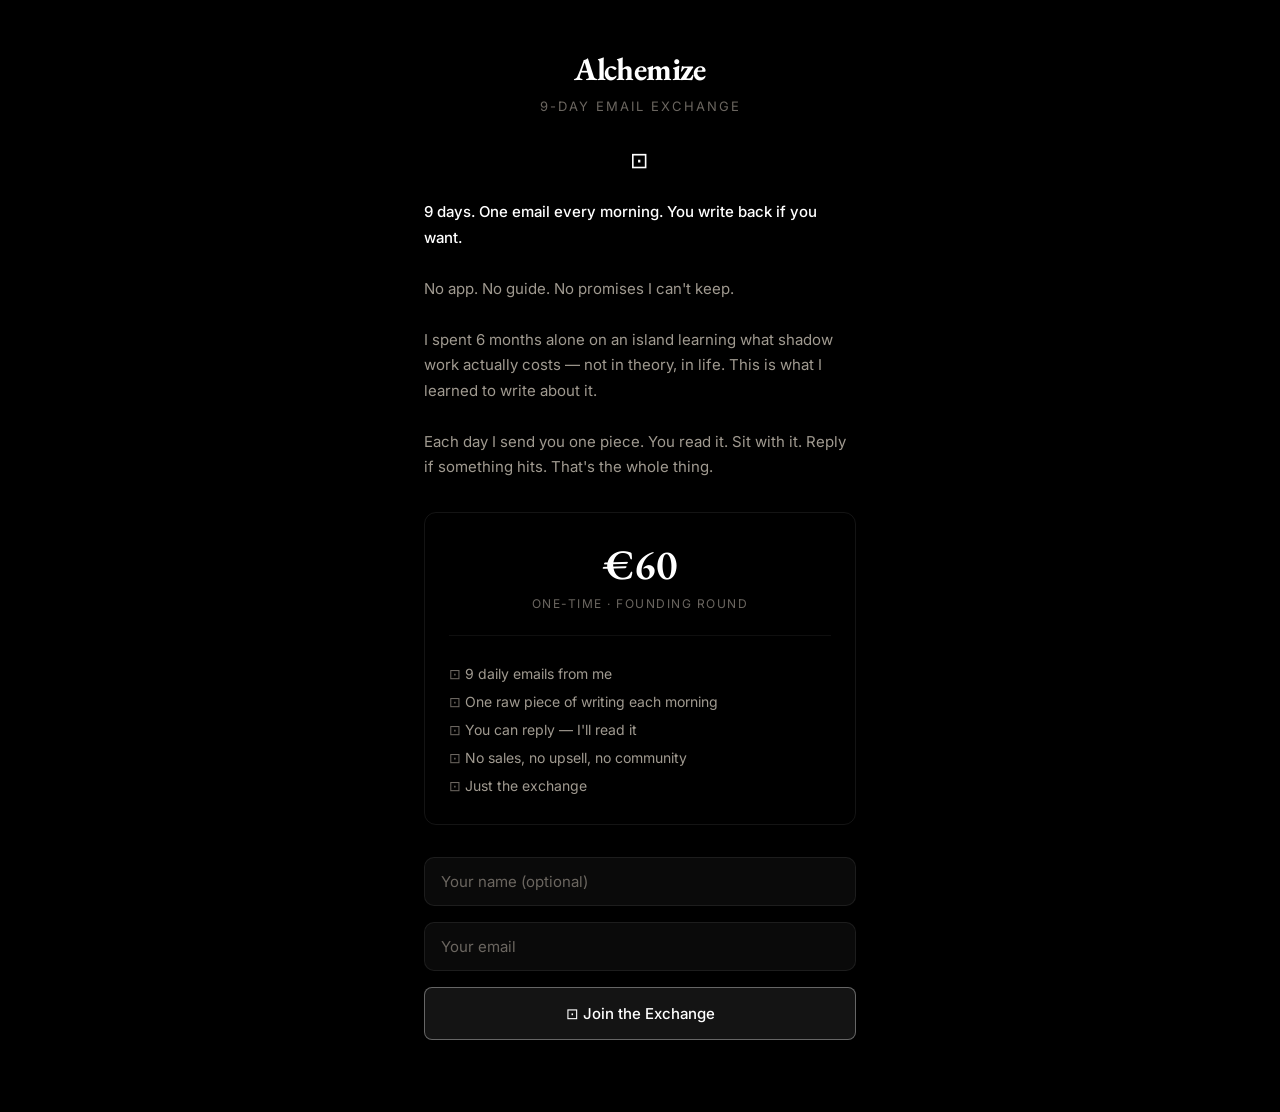
==== join.html @ ab8b2192 "Add join page for 9-day email exchange" ====
<!DOCTYPE html>
<html lang="en">
<head>
<meta charset="UTF-8">
<meta name="viewport" content="width=device-width, initial-scale=1.0">
<title>Join — Alchemize</title>
<link href="https://fonts.googleapis.com/css2?family=EB+Garamond:wght@400;600;700;800&family=Inter:wght@400;500;600&display=swap" rel="stylesheet">
<style>
* { margin: 0; padding: 0; box-sizing: border-box; }
html, body {
  background: #000;
  color: #fff;
  font-family: 'Inter', sans-serif;
  min-height: 100vh;
  display: flex;
  flex-direction: column;
  align-items: center;
}
.container {
  width: 100%;
  max-width: 480px;
  padding: 48px 24px;
  text-align: center;
}
h1 {
  font-family: 'EB Garamond', serif;
  font-size: 32px;
  font-weight: 700;
  margin-bottom: 8px;
  letter-spacing: -0.02em;
}
.subtitle {
  font-size: 13px;
  color: #6B6660;
  letter-spacing: 2px;
  text-transform: uppercase;
  margin-bottom: 32px;
}
.signature {
  font-family: 'EB Garamond', serif;
  font-size: 22px;
  color: #fff;
  margin-bottom: 24px;
  letter-spacing: 2px;
}
.desc {
  font-size: 15px;
  line-height: 1.7;
  color: #A09A90;
  margin-bottom: 32px;
  text-align: left;
}
.desc strong { color: #fff; font-weight: 500; }
.offer-box {
  border: 1px solid rgba(255,255,255,0.08);
  border-radius: 12px;
  padding: 24px;
  margin-bottom: 32px;
}
.price {
  font-family: 'EB Garamond', serif;
  font-size: 42px;
  font-weight: 600;
  color: #fff;
  margin-bottom: 4px;
}
.price-label {
  font-size: 12px;
  color: #6B6660;
  letter-spacing: 1.5px;
  text-transform: uppercase;
  margin-bottom: 16px;
}
.features {
  text-align: left;
  font-size: 14px;
  line-height: 2;
  color: #A09A90;
}
.features span {
  display: block;
}
.features span::before {
  content: "⊡ ";
  color: #6B6660;
}
.form-group {
  margin-bottom: 16px;
}
input {
  width: 100%;
  padding: 14px 16px;
  background: rgba(255,255,255,0.04);
  border: 1px solid rgba(255,255,255,0.08);
  border-radius: 10px;
  color: #fff;
  font-family: 'Inter', sans-serif;
  font-size: 15px;
  outline: none;
  transition: border-color 0.3s;
}
input:focus { border-color: rgba(255,255,255,0.3); }
input::placeholder { color: #6B6660; }
.btn {
  width: 100%;
  padding: 16px;
  background: rgba(255,255,255,0.08);
  border: 1px solid rgba(255,255,255,0.35);
  border-radius: 8px;
  color: #fff;
  font-family: 'Inter', sans-serif;
  font-size: 15px;
  font-weight: 500;
  cursor: pointer;
  transition: all 0.15s ease;
  -webkit-tap-highlight-color: transparent;
}
.btn:active {
  transform: scale(0.97);
  background: rgba(255,255,255,0.18);
  border-color: rgba(255,255,255,0.5);
}
.btn:disabled { opacity: 0.3; cursor: not-allowed; transform: none; }
.success {
  display: none;
  padding: 24px;
  border: 1px solid rgba(255,255,255,0.08);
  border-radius: 12px;
  margin-top: 16px;
}
.success.show { display: block; }
.success h2 {
  font-family: 'EB Garamond', serif;
  font-size: 24px;
  margin-bottom: 8px;
}
.success p { font-size: 14px; color: #A09A90; line-height: 1.6; }
.error-msg {
  color: #D44A4A;
  font-size: 13px;
  margin-top: 8px;
  display: none;
}
.error-msg.show { display: block; }
.status-bar {
  font-size: 11px;
  color: #6B6660;
  letter-spacing: 1px;
  margin-top: 24px;
}
.divider {
  border: none;
  border-top: 1px solid rgba(255,255,255,0.06);
  margin: 24px 0;
}
</style>
</head>
<body>
<div class="container">
  <h1>Alchemize</h1>
  <p class="subtitle">9-Day Email Exchange</p>
  
  <p class="signature">⊡</p>
  
  <div class="desc">
    <p><strong>9 days. One email every morning. You write back if you want.</strong></p>
    <br>
    <p>No app. No guide. No promises I can't keep.</p>
    <br>
    <p>I spent 6 months alone on an island learning what shadow work actually costs — not in theory, in life. This is what I learned to write about it.</p>
    <br>
    <p>Each day I send you one piece. You read it. Sit with it. Reply if something hits. That's the whole thing.</p>
  </div>
  
  <div class="offer-box">
    <div class="price">€60</div>
    <div class="price-label">One-time · Founding round</div>
    <hr class="divider">
    <div class="features">
      <span>9 daily emails from me</span>
      <span>One raw piece of writing each morning</span>
      <span>You can reply — I'll read it</span>
      <span>No sales, no upsell, no community</span>
      <span>Just the exchange</span>
    </div>
  </div>
  
  <form id="join-form">
    <div class="form-group">
      <input type="text" id="name-input" placeholder="Your name (optional)" autocomplete="name">
    </div>
    <div class="form-group">
      <input type="email" id="email-input" placeholder="Your email" required autocomplete="email">
    </div>
    <button type="submit" class="btn" id="join-btn">⊡ Join the Exchange</button>
    <div class="error-msg" id="error-msg"></div>
  </form>
  
  <div class="success" id="success">
    <h2>You're in.</h2>
    <p>Day 1 lands in your inbox tomorrow morning. Same time as the sky changes, something in you will too. <br><br>— Yeri</p>
  </div>
  
  <p class="status-bar" id="status-bar"></p>
</div>

<script>
const API_URL = 'http://138.201.244.47:3456';
const form = document.getElementById('join-form');
const emailInput = document.getElementById('email-input');
const nameInput = document.getElementById('name-input');
const joinBtn = document.getElementById('join-btn');
const successDiv = document.getElementById('success');
const errorMsg = document.getElementById('error-msg');
const statusBar = document.getElementById('status-bar');

// Show live count if available
fetch(`${API_URL}/admin/stats?token=alchemize369`)
  .then(r => r.json())
  .then(d => {
    statusBar.textContent = `${d.total || 0} people have joined`;
  })
  .catch(() => {
    statusBar.textContent = '';
  });

form.addEventListener('submit', async (e) => {
  e.preventDefault();
  const email = emailInput.value.trim();
  const name = nameInput.value.trim();
  
  if (!email || !email.includes('@')) {
    errorMsg.textContent = 'Enter a valid email.';
    errorMsg.classList.add('show');
    return;
  }
  
  joinBtn.disabled = true;
  joinBtn.textContent = 'Joining...';
  errorMsg.classList.remove('show');
  
  try {
    const res = await fetch(`${API_URL}/subscribe`, {
      method: 'POST',
      headers: { 'Content-Type': 'application/json' },
      body: JSON.stringify({ email, name })
    });
    const data = await res.json();
    
    if (data.error) {
      errorMsg.textContent = data.error;
      errorMsg.classList.add('show');
      joinBtn.disabled = false;
      joinBtn.textContent = '⊡ Join the Exchange';
      return;
    }
    
    form.style.display = 'none';
    successDiv.classList.add('show');
    statusBar.textContent = `${data.total} people have joined`;
  } catch (err) {
    errorMsg.textContent = 'Something went wrong. Try again or DM me.';
    errorMsg.classList.add('show');
    joinBtn.disabled = false;
    joinBtn.textContent = '⊡ Join the Exchange';
  }
});
</script>
</body>
</html>
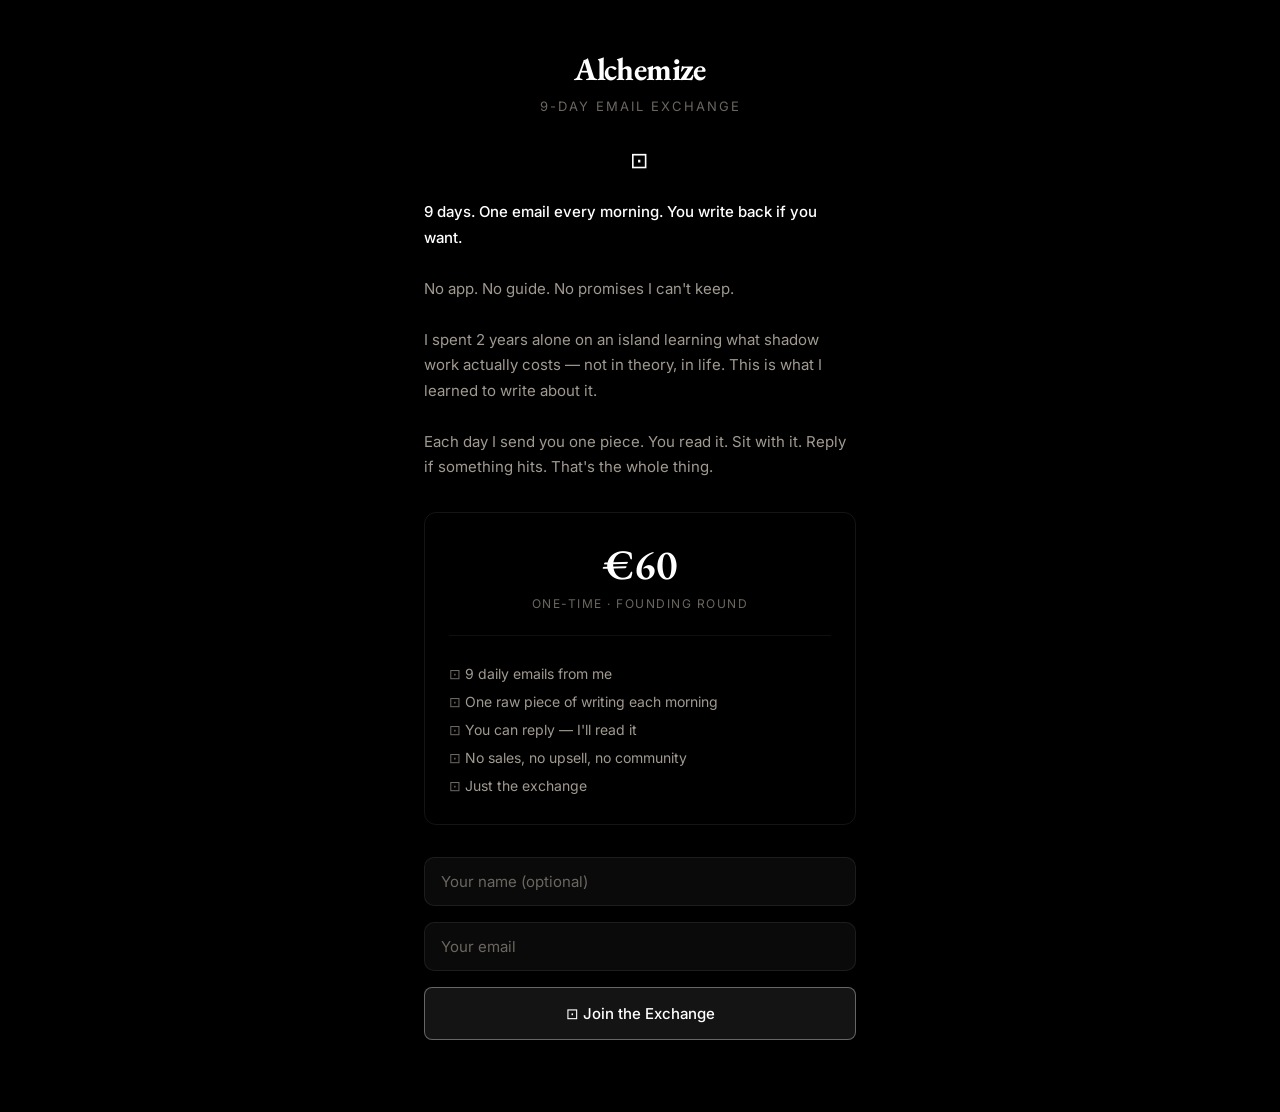
==== commit 77c4f1af: "fix: update isolation period from 6 months to 2 years" ====
--- a/join.html
+++ b/join.html
@@ -167,7 +167,7 @@
     <br>
     <p>No app. No guide. No promises I can't keep.</p>
     <br>
-    <p>I spent 6 months alone on an island learning what shadow work actually costs — not in theory, in life. This is what I learned to write about it.</p>
+    <p>I spent 2 years alone on an island learning what shadow work actually costs — not in theory, in life. This is what I learned to write about it.</p>
     <br>
     <p>Each day I send you one piece. You read it. Sit with it. Reply if something hits. That's the whole thing.</p>
   </div>
